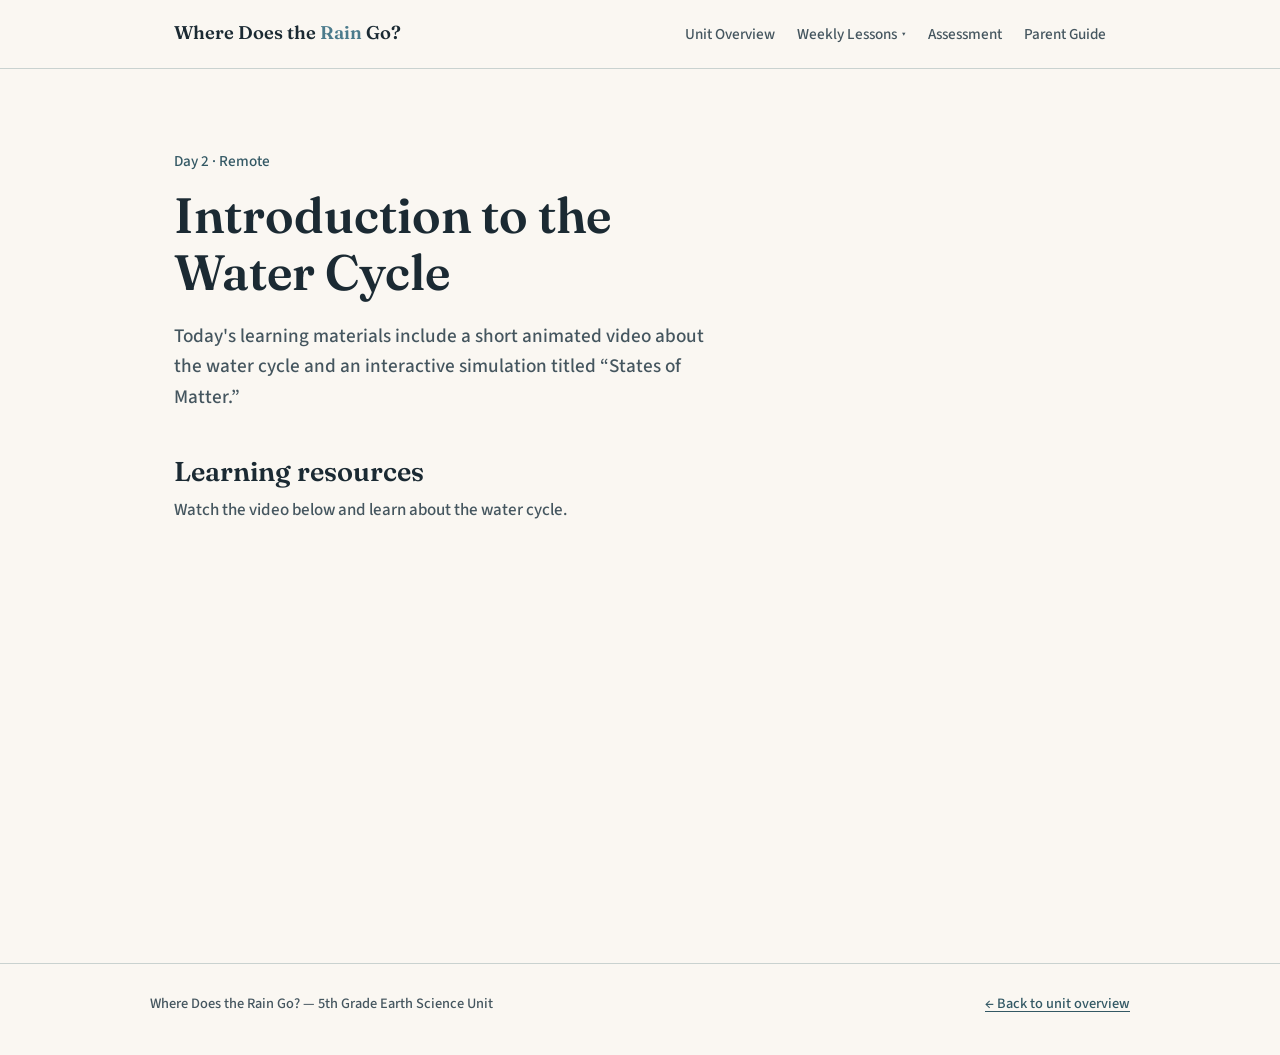
==== day2-lesson.html @ 19278854 "Add files via upload" ====
<!DOCTYPE html>
<html lang="en">
<head>
<meta charset="UTF-8">
<meta name="viewport" content="width=device-width, initial-scale=1.0">
<title>Day 2 · Where Does the Rain Go?</title>
<link rel="stylesheet" href="style.css">
</head>
<body>

<header class="site-header">
  <div class="wrap">
    <a class="mark" href="index.html">Where Does the <span>Rain</span> Go?</a>
    <nav class="site-nav">
      <a href="index.html">Unit Overview</a>
      <details class="nav-dropdown">
        <summary>Weekly Lessons</summary>
        <div class="dropdown-menu">
          <a href="day1-lesson.html">Day 1</a>
          <a href="day2-lesson.html" aria-current="page">Day 2</a>
          <a href="day3-lesson.html">Day 3</a>
          <a href="day4-lesson.html">Day 4</a>
          <a href="day5-lesson.html">Day 5</a>
          <a href="day6-lesson.html">Day 6</a>
          <a href="day7-lesson.html">Day 7</a>
          <a href="day8-lesson.html">Day 8</a>
          <a href="day9-lesson.html">Day 9</a>
          <a href="day10-lesson.html">Day 10</a>
        </div>
      </details>
      <a href="assessment.html">Assessment</a>
      <a href="parent-guide.html">Parent Guide</a>
    </nav>
  </div>
</header>

<main>

  <div class="hero" style="padding-bottom:0;">
    <p class="eyebrow">Day 2 · Remote</p>
    <h1>Introduction to the Water Cycle</h1>
    <p class="lede">Today's learning materials include a short animated video about the water cycle and an interactive simulation titled “States of Matter.”</p>
  </div>
  <section id="resources">
    <h2>Learning resources</h2>
    <p class="section-lede">Watch the video below and learn about the water cycle.</p>
       <div class="video-embed">
       <iframe width="560" height="315" src="https://www.youtube.com/embed/LkGvA0WZS5o?si=YdZmG4DQlsOOw6GL" title="YouTube video player" frameborder="0" allow="accelerometer; autoplay; clipboard-write; encrypted-media; gyroscope; picture-in-picture; web-share" referrerpolicy="strict-origin-when-cross-origin" allowfullscreen></iframe>
       </div>

    <!--
      Drop resources in below, for example:

      <div class="card-grid">
        <a class="card" href="https://example.com" target="_blank" rel="noopener" style="text-decoration:none;">
          <img class="thumb" src="assets/your-image.jpg" alt="Describe the image">
          <h3>Resource name</h3>
          <p>Short description of what this resource is and how it's used in class.</p>
        </a>
      </div>

      The .thumb class auto-crops any image to a consistent 4:3 size,
      so images of any original size or shape will line up neatly.
    -->

  </section>

</main>

<footer class="site-footer">
  <div class="wrap">
    <span>Where Does the Rain Go? — 5th Grade Earth Science Unit</span>
    <a href="index.html">← Back to unit overview</a>
  </div>
</footer>

</body>
</html>
---- style.css ----
@import url('https://fonts.googleapis.com/css2?family=Fraunces:opsz,wght@9..144,400;9..144,500;9..144,600;9..144,700&family=Source+Sans+3:wght@400;500;600;700&display=swap');

:root {
  --ink: #1B2A33;
  --ink-soft: #45565f;
  --paper: #FAF7F2;
  --paper-raised: #FFFFFF;
  --rain: #4B7B8C;
  --rain-deep: #335864;
  --sun: #D9A441;
  --soil: #6B5842;
  --line: #C9D2D0;
  --max: 760px;
}

* { box-sizing: border-box; }

html { scroll-behavior: smooth; }

body {
  margin: 0;
  background: var(--paper);
  color: var(--ink);
  font-family: 'Source Sans 3', system-ui, sans-serif;
  font-size: 17px;
  font-weight: 500;
  line-height: 1.6;
  -webkit-font-smoothing: antialiased;
}

h1, h2, h3, .display {
  font-family: 'Fraunces', Georgia, serif;
  font-weight: 600;
  line-height: 1.15;
  color: var(--ink);
  margin: 0 0 0.4em;
}

a { color: var(--rain-deep); text-decoration-thickness: 1px; text-underline-offset: 3px; }
a:hover { color: var(--sun); }
a:focus-visible, button:focus-visible { outline: 2px solid var(--rain); outline-offset: 3px; }

p { max-width: 68ch; }

/* ---- Site chrome ---- */
.site-header {
  border-bottom: 1px solid var(--line);
  background: var(--paper);
  position: sticky;
  top: 0;
  z-index: 10;
}
.site-header .wrap {
  max-width: 980px;
  margin: 0 auto;
  padding: 18px 24px;
  display: flex;
  align-items: baseline;
  justify-content: space-between;
  gap: 24px;
  flex-wrap: wrap;
}
.site-header .mark {
  font-family: 'Fraunces', serif;
  font-weight: 600;
  font-size: 1.15rem;
  color: var(--ink);
  text-decoration: none;
}
.site-header .mark:hover { color: var(--ink); }
.site-header .mark span { color: var(--rain); }
.site-nav { display: flex; gap: 22px; flex-wrap: wrap; }
.site-nav a {
  font-size: 0.95rem;
  color: var(--ink-soft);
  text-decoration: none;
  border-bottom: 2px solid transparent;
  padding-bottom: 2px;
}
.site-nav a:hover, .site-nav a[aria-current="page"] {
  color: var(--ink);
  border-bottom-color: var(--sun);
}

.nav-dropdown {
  position: relative;
}
.nav-dropdown summary {
  font-size: 0.95rem;
  color: var(--ink-soft);
  cursor: pointer;
  list-style: none;
  border-bottom: 2px solid transparent;
  padding-bottom: 2px;
  display: flex;
  align-items: center;
  gap: 5px;
}
.nav-dropdown summary::-webkit-details-marker { display: none; }
.nav-dropdown summary::after {
  content: "▾";
  font-size: 0.7rem;
  color: var(--ink-soft);
}
.nav-dropdown:hover summary,
.nav-dropdown[open] summary {
  color: var(--ink);
  border-bottom-color: var(--sun);
}
.nav-dropdown .dropdown-menu {
  position: absolute;
  top: calc(100% + 10px);
  left: 0;
  background: var(--paper-raised);
  border: 1px solid var(--line);
  min-width: 180px;
  padding: 8px 0;
  box-shadow: 0 6px 18px rgba(27,42,51,0.12);
  z-index: 20;
}
.nav-dropdown .dropdown-menu a {
  display: block;
  padding: 8px 16px;
  font-size: 0.9rem;
  color: var(--ink-soft);
  text-decoration: none;
  border-bottom: none;
}
.nav-dropdown .dropdown-menu a:hover,
.nav-dropdown .dropdown-menu a[aria-current="page"] {
  color: var(--ink);
  background: var(--paper);
}

main { max-width: 980px; margin: 0 auto; padding: 0 24px; }

.site-footer {
  border-top: 1px solid var(--line);
  margin-top: 80px;
  padding: 28px 24px 40px;
}
.site-footer .wrap {
  max-width: 980px;
  margin: 0 auto;
  display: flex;
  justify-content: space-between;
  gap: 16px;
  flex-wrap: wrap;
  font-size: 0.9rem;
  color: var(--ink-soft);
}

/* ---- Hero ---- */
.hero {
  padding: 64px 0 40px;
  max-width: var(--max);
}
.hero .eyebrow {
  color: var(--rain-deep);
  font-size: 0.95rem;
  margin-bottom: 14px;
}
.hero h1 {
  font-size: clamp(2.1rem, 4.5vw, 3.1rem);
  max-width: 14ch;
}
.hero .lede {
  font-size: 1.2rem;
  color: var(--ink-soft);
  max-width: 56ch;
  margin-top: 18px;
}
.standard {
  margin-top: 28px;
  padding: 16px 20px;
  background: var(--paper-raised);
  border-left: 3px solid var(--rain);
  max-width: 60ch;
  font-size: 0.98rem;
  color: var(--ink-soft);
}
.standard strong { color: var(--ink); }

/* ---- Rain scene banner ---- */
.hero + .rain-scene {
  margin-top: -28px;
}
.hero-flex {
  display: flex;
  flex-direction: column;
  gap: 20px;
  max-width: 980px;
  margin-top: -28px;
}
.hero-flex .rain-scene {
  max-width: 380px;
  margin: 0;
}
.hero-flex .focus-content {
  padding-top: 6px;
}
.hero-flex .focus-content > *:last-child {
  margin-bottom: 0;
}
.rain-scene {
  position: relative;
  width: 100%;
  max-width: var(--max);
  aspect-ratio: 16 / 9;
  overflow: hidden;
  margin: 0 0 12px;
  background: #1B2A33;
}
.rain-scene img {
  position: absolute;
  inset: 0;
  width: 100%;
  height: 100%;
  object-fit: cover;
  display: block;
}
.rain-scene .drops {
  position: absolute;
  inset: 0;
  pointer-events: none;
}
.rain-scene .drop {
  position: absolute;
  top: -10%;
  width: 2px;
  height: 40px;
  background: linear-gradient(to bottom, rgba(255,255,255,0), rgba(255,255,255,0.75));
  animation-name: fall;
  animation-timing-function: linear;
  animation-iteration-count: infinite;
}
@keyframes fall {
  0%   { transform: translateY(-10%); opacity: 0; }
  10%  { opacity: 1; }
  100% { transform: translateY(650%); opacity: 0.4; }
}
.scene-credit {
  font-size: 0.75rem;
  color: var(--ink-soft);
  margin: 0 0 1.6em;
}
.scene-credit a { color: var(--ink-soft); }

@media (prefers-reduced-motion: reduce) {
  .rain-scene .drop { animation: none; opacity: 0; }
}

/* ---- Section ---- */
section { padding: 24px 0; }
section h2 { font-size: 1.7rem; margin-bottom: 0.6em; }
.section-lede {
  color: var(--ink-soft);
  max-width: 80ch; /* was 60ch */
  margin-top: -0.4em;
  margin-bottom: 1.2em;
}
@media (max-width: 600px) {
  section {
    padding: 20px 16px;
    margin: 0;
  }
  .hero {
    padding: 32px 0 20px;
  }
  .weeks {
    gap: 16px;
  }
}
/* ---- Toolkit strip ---- */
.toolkit {
  display: flex;
  align-items: center;
  gap: 16px;
  padding: 18px 22px;
  background: var(--paper-raised);
  border: 1px solid var(--line);
  max-width: 62ch;
  flex-wrap: wrap;
}
.toolkit .label { font-size: 0.85rem; color: var(--ink-soft); }
.toolkit strong { font-family: 'Fraunces', serif; font-weight: 600; }

/* ---- Two-week schedule strip ---- */
.weeks { display: flex; flex-direction: column; gap: 28px; }
.week-label {
  font-family: 'Fraunces', serif;
  font-size: 0.95rem;
  color: var(--rain-deep);
  margin-bottom: 10px;
}
.week-row {
  display: grid;
  grid-template-columns: repeat(5, 1fr);
  gap: 10px;
}
.day-card {
  border: 1px solid var(--line);
  background: var(--paper-raised);
  padding: 14px 12px;
  min-height: 148px;
  display: flex;
  flex-direction: column;
  gap: 8px;
  position: relative;
}
.day-card.in-person { border-top: 5px solid var(--rain); }
.day-card.remote { border-top: 5px solid var(--sun); }
.day-num {
  font-family: 'Fraunces', serif;
  font-size: 1.3rem;
  font-weight: 600;
}
.day-mode {
  font-size: 0.72rem;
  color: var(--ink-soft);
  text-transform: none;
}
.day-focus { font-size: 0.82rem; font-weight: 600; }
.day-activity { font-size: 0.8rem; color: var(--ink-soft); line-height: 1.45; }
.day-card a.day-link {
  margin-top: auto;
  font-size: 0.78rem;
  text-decoration: none;
  color: var(--rain-deep);
  border-bottom: 1px solid var(--rain);
  width: fit-content;
}
.legend { display: flex; gap: 22px; margin-top: 16px; font-size: 0.85rem; color: var(--ink-soft); }
.legend span { display: inline-flex; align-items: center; gap: 7px; }
.legend .swatch { width: 12px; height: 12px; display: inline-block; }
.legend .swatch.in-person { background: var(--rain); }
.legend .swatch.remote { background: var(--sun); }

@media (max-width: 760px) {
  .week-row { grid-template-columns: 1fr 1fr; }
}
@media (max-width: 460px) {
  .week-row { grid-template-columns: 1fr; }
}

/* ---- Cards / grid ---- */
.card {
  display: block;
  padding: 16px;
  border: 1px solid var(--border-color, #ddd);
  border-radius: 8px;
  background: var(--card-bg, #fff);
}
.card-grid {
  display: grid;
  grid-template-columns: repeat(4, 1fr);
  gap: 20px;
}

@media (max-width: 900px) {
  .card-grid {
    grid-template-columns: repeat(2, 1fr);
  }
}

@media (max-width: 500px) {
  .card-grid {
    grid-template-columns: 1fr;
  }
}

/* ---- Video embed ---- */
.video-embed {
  position: relative;
  width: 100%;
  max-width: 560px;
  aspect-ratio: 16 / 9;
}
.video-embed iframe {
  position: absolute;
  inset: 0;
  width: 100%;
  height: 100%;
  border: 0;
}

/* ---- Tables ---- */
table { width: 100%; border-collapse: collapse; margin: 1.2em 0; }
th, td {
  text-align: left;
  padding: 10px 12px;
  border-bottom: 1px solid var(--line);
  font-size: 0.94rem;
  vertical-align: top;
}
th { font-family: 'Fraunces', serif; font-weight: 600; color: var(--ink); background: transparent; border-bottom: 2px solid var(--ink); }
tbody tr:hover { background: rgba(75,123,140,0.06); }

/* ---- Lesson plan specifics ---- */
.meta-row { display: flex; gap: 28px; flex-wrap: wrap; margin: 22px 0 8px; }
.meta-row div { font-size: 0.9rem; }
.meta-row .k { color: var(--ink-soft); display: block; margin-bottom: 2px; }
.meta-row .v { font-family: 'Fraunces', serif; font-weight: 600; font-size: 1.05rem; }

.timing-list { list-style: none; margin: 0; padding: 0; }
.timing-list li {
  display: grid;
  grid-template-columns: 74px 1fr;
  gap: 16px;
  padding: 12px 0;
  border-bottom: 1px solid var(--line);
}
.timing-list .time { color: var(--rain-deep); font-weight: 600; font-size: 0.88rem; }

.steps { padding-left: 0; list-style: none; counter-reset: step; }
.steps li {
  counter-increment: step;
  position: relative;
  padding-left: 42px;
  margin-bottom: 18px;
}
.steps li::before {
  content: counter(step);
  position: absolute;
  left: 0; top: 0;
  width: 28px; height: 28px;
  border: 1px solid var(--rain);
  color: var(--rain-deep);
  font-family: 'Fraunces', serif;
  font-weight: 600;
  font-size: 0.9rem;
  display: flex; align-items: center; justify-content: center;
}
.steps strong { color: var(--ink); }

.callout {
  background: var(--paper-raised);
  border: 1px solid var(--line);
  border-left: 3px solid var(--soil);
  padding: 18px 20px;
  margin: 1.4em 0;
}
.callout h3 { font-size: 1rem; margin-bottom: 0.5em; }
.callout ul { margin: 0; padding-left: 20px; font-size: 0.94rem; }
.callout li { margin-bottom: 8px; }

/* ---- Rubric ---- */
.rubric-table th, .rubric-table td { font-size: 0.88rem; }
.rubric-table th.score { text-align: center; }
.rubric-table td.score-cell { text-align: left; }
.score-pill {
  display: inline-block;
  font-size: 0.72rem;
  font-weight: 600;
  color: var(--rain-deep);
  margin-bottom: 4px;
}

/* ---- Parent guide ---- */
.home-day {
  display: flex;
  gap: 18px;
  padding: 18px 0;
  border-bottom: 1px solid var(--line);
}
.home-day .badge {
  flex: 0 0 auto;
  width: 62px; height: 62px;
  border: 1px solid var(--sun);
  color: var(--soil);
  display: flex; align-items: center; justify-content: center;
  font-family: 'Fraunces', serif;
  font-weight: 600;
  font-size: 0.95rem;
  text-align: center;
  line-height: 1.1;
}
.home-day h3 { font-size: 1.02rem; margin-bottom: 4px; }
.home-day p { font-size: 0.92rem; color: var(--ink-soft); margin: 0; }

.print-note { font-size: 0.85rem; color: var(--ink-soft); margin-top: 6px; }

@media print {
  .site-header, .site-footer, .no-print { display: none !important; }
  body { background: #fff; }
  a { color: inherit; text-decoration: none; }
}
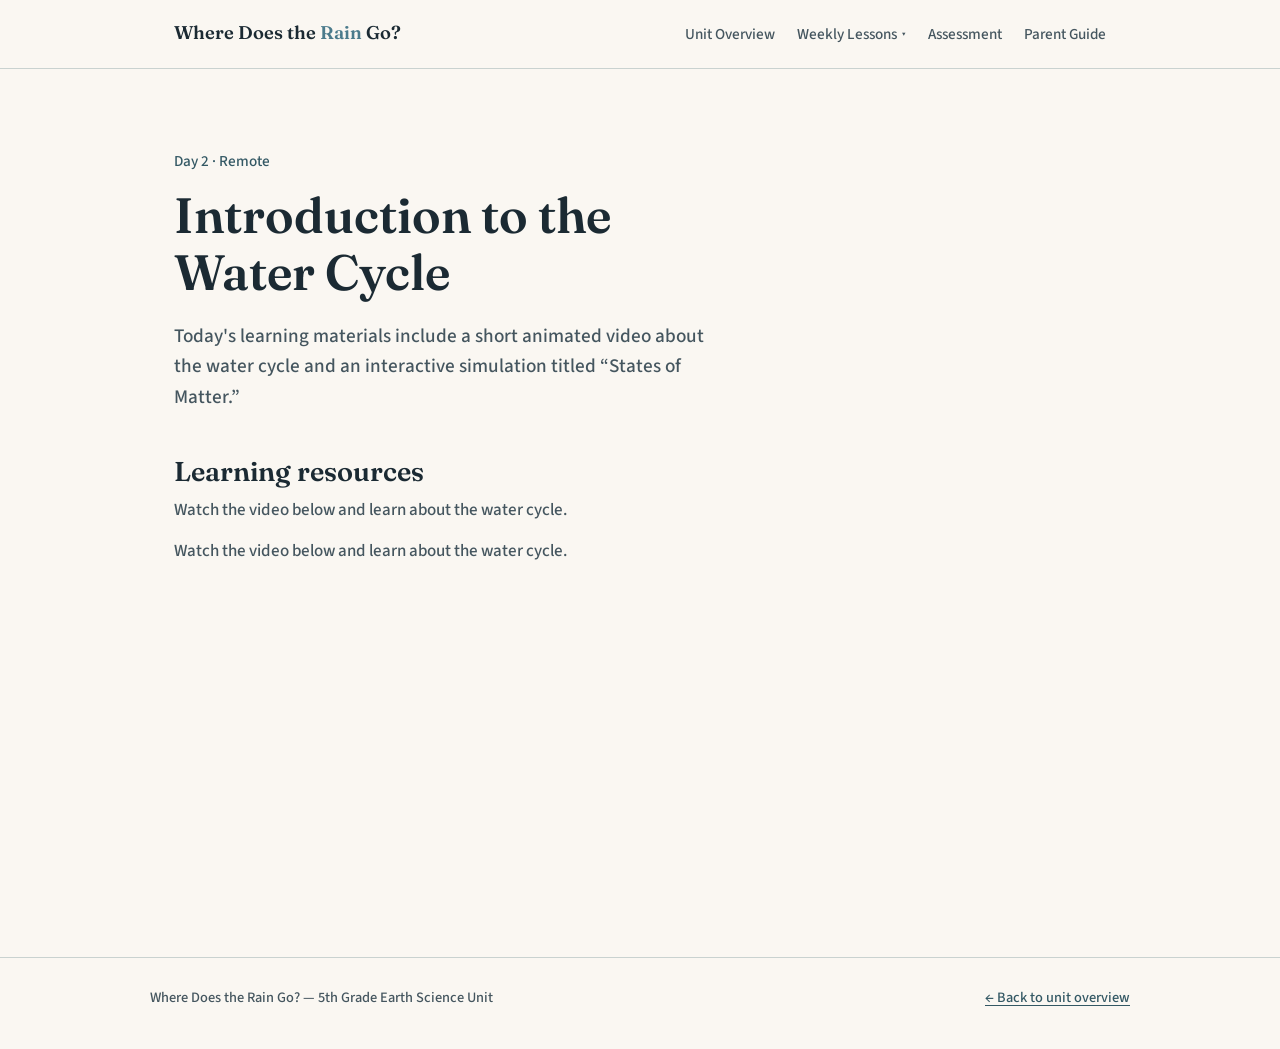
==== commit 0af1dea6: "Update day2-lesson.html" ====
--- a/day2-lesson.html
+++ b/day2-lesson.html
@@ -46,6 +46,12 @@
     <p class="section-lede">Watch the video below and learn about the water cycle.</p>
        <div class="video-embed">
        <iframe width="560" height="315" src="https://www.youtube.com/embed/LkGvA0WZS5o?si=YdZmG4DQlsOOw6GL" title="YouTube video player" frameborder="0" allow="accelerometer; autoplay; clipboard-write; encrypted-media; gyroscope; picture-in-picture; web-share" referrerpolicy="strict-origin-when-cross-origin" allowfullscreen></iframe>
+       <p class="section-lede">Watch the video below and learn about the water cycle.</p>
+        <iframe src="https://phet.colorado.edu/sims/html/states-of-matter/latest/states-of-matter_en.html"
+        width="800"
+        height="600"
+        allowfullscreen>
+</iframe>
        </div>
 
     <!--
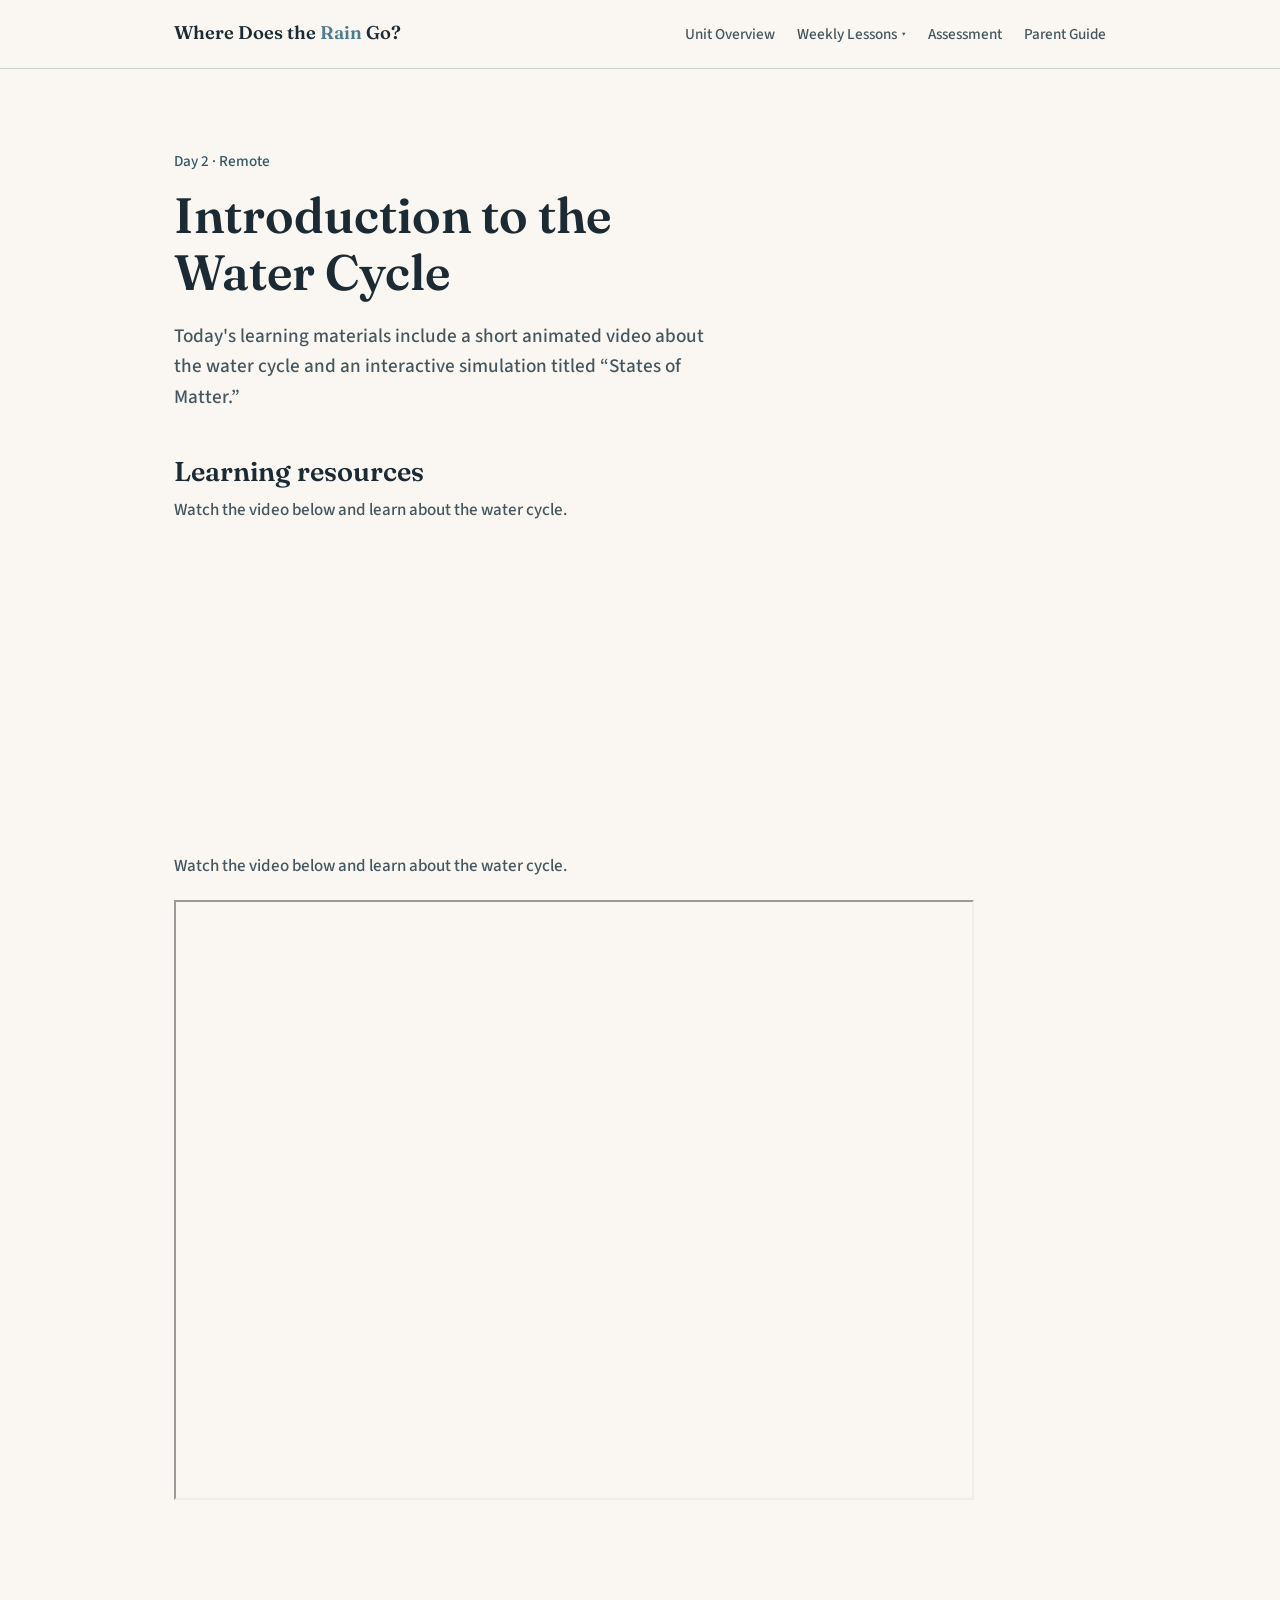
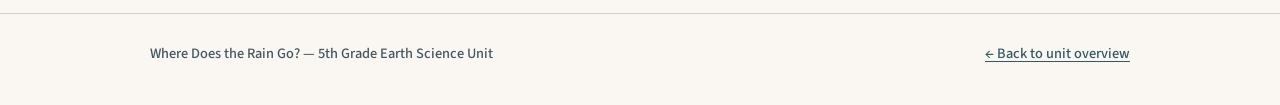
==== commit 4d15db7e: "Update day2-lesson.html" ====
--- a/day2-lesson.html
+++ b/day2-lesson.html
@@ -46,13 +46,12 @@
     <p class="section-lede">Watch the video below and learn about the water cycle.</p>
        <div class="video-embed">
        <iframe width="560" height="315" src="https://www.youtube.com/embed/LkGvA0WZS5o?si=YdZmG4DQlsOOw6GL" title="YouTube video player" frameborder="0" allow="accelerometer; autoplay; clipboard-write; encrypted-media; gyroscope; picture-in-picture; web-share" referrerpolicy="strict-origin-when-cross-origin" allowfullscreen></iframe>
-       <p class="section-lede">Watch the video below and learn about the water cycle.</p>
+       </div>
+        <div><p class="section-lede">Watch the video below and learn about the water cycle.</p>
         <iframe src="https://phet.colorado.edu/sims/html/states-of-matter/latest/states-of-matter_en.html"
-        width="800"
-        height="600"
-        allowfullscreen>
-</iframe>
-       </div>
+        width="800" height="600" allowfullscreen> </iframe> 
+              </div>
+       
 
     <!--
       Drop resources in below, for example:
